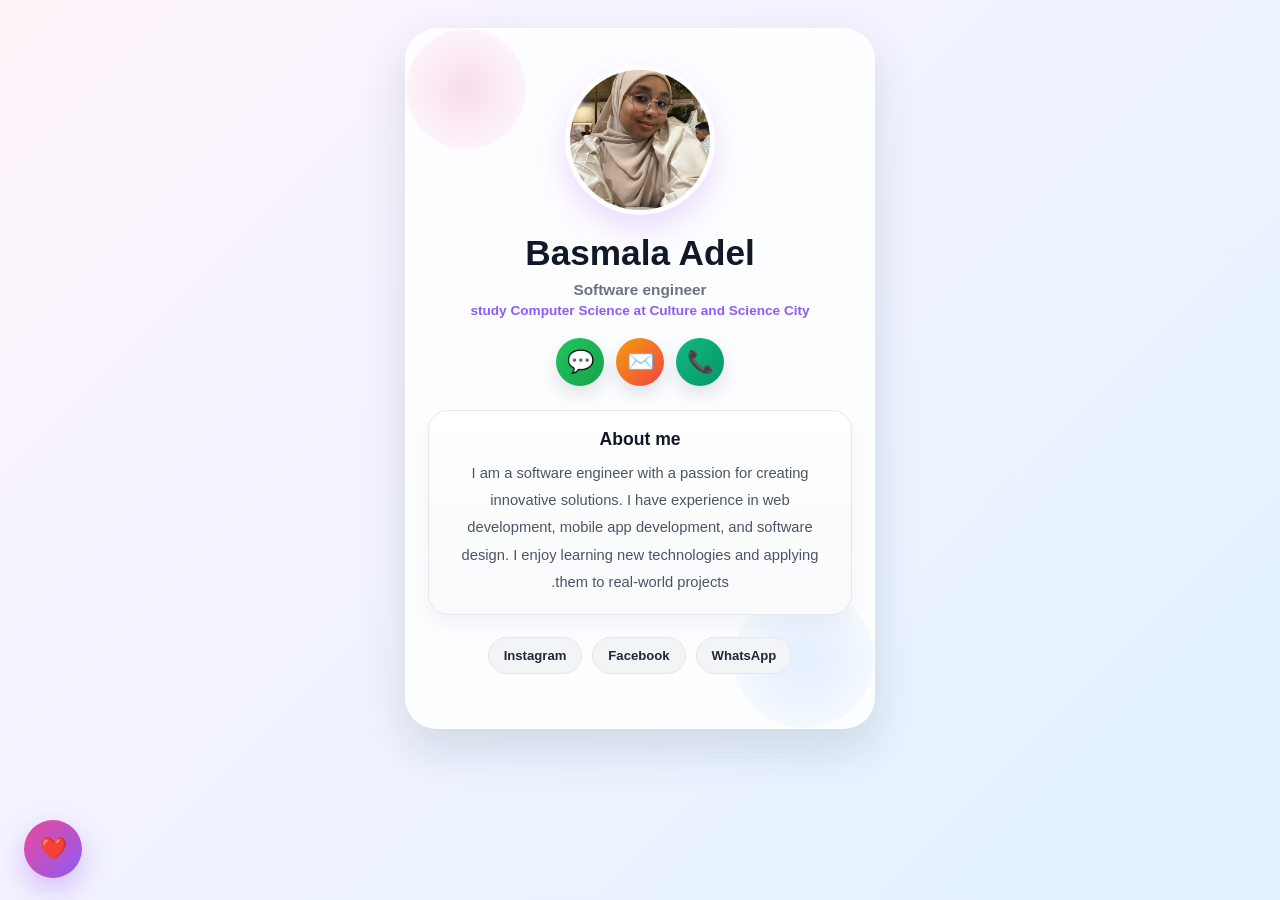
==== index.html @ 36f40d21 "Initial project upload" ====
<!DOCTYPE html>
<html lang="ar" dir="rtl">

<head>
    <meta charset="UTF-8">
    <meta name="viewport" content="width=device-width, initial-scale=1.0">

    <title>بيانات التواصل ❤️</title>

    <link rel="stylesheet" href="Css/style.css">
</head>

<body>

    <main class="profile-page">

        <!-- صورة الشخص -->
        <img
            src="images/profile.jpg.jpeg"
            alt="صورة الشخص"
            class="profile-image"
        >

        <!-- الاسم -->
        <h1>Basmala Adel</h1>

        <!-- الوصف -->
        <p class="job-title">
            Software engineer
        </p>

        <p class="company">
            study Computer Science at Culture and Science City
        </p>


        <!-- وسائل التواصل السريعة -->
        <div class="quick-contact">

            <!-- اتصال -->
            <a
                href="tel:+201093109086"
                class="contact-icon"
                title="اتصال"
            >
                📞
            </a>

            <!-- إيميل -->
            <a
                href="mailto:bosyadel663@gmail.com"
                class="contact-icon"
                title="إيميل"
            >
                ✉️
            </a>

            <!-- واتساب -->
            <a
                href="https://wa.me/201093109086"
                target="_blank"
                rel="noopener"
                class="contact-icon"
                title="واتساب"
            >
                💬
            </a>

        </div>


        <!-- About Me -->
        <div class="about-box">

            <h2>About me</h2>

            <p>
                I am a software engineer with a passion for creating innovative solutions. I have experience in web development, mobile app development, and software design. I enjoy learning new technologies and applying them to real-world projects.
            </p>

        </div>


        <!-- وسائل التواصل الإضافية -->
        <div class="social-links">

            <!-- واتساب -->
            <a
                href="https://wa.me/201093109086"
                target="_blank"
                rel="noopener"
                class="social-link"
            >
                WhatsApp
            </a>

            <!-- فيسبوك -->
            <a
                href="https://www.facebook.com/share/1DWhruD6My/"
                target="_blank"
                rel="noopener"
                class="social-link"
            >
                Facebook
            </a>

            <!-- إنستجرام -->
            <a
                href="https://www.instagram.com/basbosa_1612?igsi=MXB3Mnd3Z2hzZ2F5bQ=="
                target="_blank"
                rel="noopener"
                class="social-link"
            >
                Instagram
            </a>

        </div>


        <!-- زر الذكريات -->
        <!-- نفس فكرة Add to Contact -->
        <a
            href="memories.html"
            class="memory-button"
            title="الذكريات"
        >
            ❤️
        </a>

    </main>

</body>

</html>
---- Css/style.css ----
* {
    margin: 0;
    padding: 0;
    box-sizing: border-box;
}

html {
    scroll-behavior: smooth;
}

body {
    font-family: "Segoe UI", Tahoma, Arial, sans-serif;
    background:
        linear-gradient(135deg, #fdf2f8 0%, #f5f3ff 30%, #e0f2fe 100%);
    color: #1f2937;
    min-height: 100vh;
    display: flex;
    justify-content: center;
    align-items: flex-start;
    padding: 28px 16px 80px;
}

img {
    max-width: 100%;
    display: block;
}

button,
input,
a {
    font: inherit;
}

/* الصفحة الرئيسية */

.profile-page,
.home,
.day-page,
.memories-page {
    width: 100%;
    max-width: 470px;
    position: relative;
}

.profile-page {
    background: rgba(255, 255, 255, 0.8);
    border: 1px solid rgba(255, 255, 255, 0.7);
    border-radius: 32px;
    box-shadow: 0 20px 45px rgba(15, 23, 42, 0.12);
    padding: 28px 22px 36px;
    text-align: center;
}

.profile-page::before {
    content: "";
    position: absolute;
    inset: 0 auto auto 0;
    width: 120px;
    height: 120px;
    background: radial-gradient(circle, rgba(236, 72, 153, 0.18), rgba(236, 72, 153, 0));
    border-radius: 50%;
    pointer-events: none;
}

.profile-page::after {
    content: "";
    position: absolute;
    inset: auto 0 0 auto;
    width: 140px;
    height: 140px;
    background: radial-gradient(circle, rgba(59, 130, 246, 0.12), rgba(59, 130, 246, 0));
    border-radius: 50%;
    pointer-events: none;
}

.profile-page > * {
    position: relative;
    z-index: 1;
}

.profile-image {
    width: 150px;
    height: 150px;
    object-fit: cover;
    object-position: center;
    border-radius: 50%;
    margin: 8px auto 18px;
    border: 5px solid rgba(255, 255, 255, 0.9);
    box-shadow: 0 14px 28px rgba(168, 85, 247, 0.2);
    background: #f3f4f6;
}

.profile-page h1 {
    font-size: clamp(1.7rem, 4vw, 2.2rem);
    margin-bottom: 8px;
    color: #111827;
    font-weight: 800;
}

.job-title {
    font-size: 0.96rem;
    color: #6b7280;
    margin-bottom: 4px;
    font-weight: 600;
}

.company {
    font-size: 0.85rem;
    color: #8b5cf6;
    margin-bottom: 20px;
    font-weight: 700;
}

.quick-contact {
    display: flex;
    justify-content: center;
    align-items: center;
    gap: 12px;
    margin-bottom: 24px;
    flex-wrap: wrap;
}

.contact-icon {
    width: 48px;
    height: 48px;
    border-radius: 50%;
    display: flex;
    justify-content: center;
    align-items: center;
    text-decoration: none;
    font-size: 22px;
    color: #fff;
    box-shadow: 0 8px 18px rgba(15, 23, 42, 0.12);
    transition: transform 0.25s ease, box-shadow 0.25s ease;
}

.contact-icon:nth-child(1) {
    background: linear-gradient(135deg, #10b981, #059669);
}

.contact-icon:nth-child(2) {
    background: linear-gradient(135deg, #f59e0b, #ef4444);
}

.contact-icon:nth-child(3) {
    background: linear-gradient(135deg, #22c55e, #16a34a);
}

.contact-icon:hover {
    transform: translateY(-2px) scale(1.04);
    box-shadow: 0 10px 22px rgba(15, 23, 42, 0.18);
}

.about-box {
    background: linear-gradient(180deg, #ffffff 0%, #f9fafb 100%);
    border: 1px solid #e5e7eb;
    border-radius: 20px;
    padding: 18px 16px;
    margin-bottom: 22px;
    text-align: center;
    box-shadow: 0 10px 20px rgba(15, 23, 42, 0.04);
}

.about-box h2 {
    font-size: 1.1rem;
    margin-bottom: 10px;
    color: #111827;
    font-weight: 800;
}

.about-box p {
    font-size: 0.92rem;
    line-height: 1.85;
    color: #4b5563;
}

.social-links {
    display: flex;
    justify-content: center;
    align-items: center;
    gap: 10px;
    flex-wrap: wrap;
    margin-bottom: 18px;
}

.social-link {
    text-decoration: none;
    color: #1f2937;
    background: #f3f4f6;
    border: 1px solid #e5e7eb;
    padding: 10px 15px;
    border-radius: 999px;
    font-size: 0.82rem;
    font-weight: 700;
    transition: all 0.2s ease;
}

.social-link:hover {
    background: linear-gradient(135deg, #f9a8d4, #c4b5fd);
    color: #111827;
    transform: translateY(-1px);
}

.memory-button {
    position: fixed;
    left: 24px;
    bottom: 22px;
    width: 58px;
    height: 58px;
    border-radius: 50%;
    background: linear-gradient(135deg, #ec4899, #8b5cf6);
    border: none;
    box-shadow: 0 12px 28px rgba(168, 85, 247, 0.35);
    display: flex;
    justify-content: center;
    align-items: center;
    text-decoration: none;
    color: #fff;
    font-size: 22px;
    transition: transform 0.2s ease, box-shadow 0.2s ease;
    z-index: 20;
}

.memory-button:hover {
    transform: translateY(-2px) scale(1.04);
    box-shadow: 0 16px 28px rgba(168, 85, 247, 0.42);
}

/* أزرار التنقل */

.navigation-buttons {
    display: flex;
    justify-content: space-between;
    align-items: center;
    gap: 12px;
    margin-bottom: 20px;
}

.back-button,
.home-button,
.main-button {
    border: none;
    border-radius: 999px;
    padding: 10px 16px;
    text-decoration: none;
    cursor: pointer;
    font-weight: 700;
    transition: transform 0.2s ease, box-shadow 0.2s ease;
}

.back-button,
.home-button {
    background: rgba(255, 255, 255, 0.7);
    color: #374151;
    border: 1px solid #e5e7eb;
    box-shadow: 0 8px 18px rgba(15, 23, 42, 0.06);
}

.back-button:hover,
.home-button:hover,
.main-button:hover {
    transform: translateY(-1px);
}

/* بطاقات الذكريات */

.memories-page,
.day-page,
.home {
    background: rgba(255, 255, 255, 0.7);
    border: 1px solid rgba(255, 255, 255, 0.8);
    border-radius: 28px;
    padding: 22px 18px 30px;
    box-shadow: 0 18px 40px rgba(15, 23, 42, 0.08);
}

.memories-page h1,
.day-page h1,
.profile-card h1 {
    font-size: clamp(1.8rem, 4vw, 2.3rem);
    margin-bottom: 8px;
    color: #111827;
    text-align: center;
}

.page-description,
.description {
    text-align: center;
    color: #6b7280;
    font-size: 0.95rem;
    margin-bottom: 18px;
}

#memories-container {
    display: grid;
    gap: 16px;
    margin-top: 18px;
}

.memory-card {
    background: linear-gradient(180deg, #ffffff 0%, #f9fafb 100%);
    border: 1px solid #e5e7eb;
    border-radius: 22px;
    padding: 18px 16px;
    box-shadow: 0 12px 20px rgba(15, 23, 42, 0.04);
}

.memory-date,
.date {
    display: inline-block;
    padding: 6px 10px;
    border-radius: 999px;
    background: #fdf2f8;
    color: #be185d;
    font-size: 0.78rem;
    font-weight: 700;
    margin-bottom: 12px;
}

.memory-card h2 {
    font-size: 1.1rem;
    color: #111827;
    margin-bottom: 16px;
    line-height: 1.7;
}

.main-button {
    display: inline-flex;
    justify-content: center;
    align-items: center;
    min-width: 170px;
    background: linear-gradient(135deg, #ec4899, #8b5cf6);
    color: #fff;
    box-shadow: 0 10px 22px rgba(168, 85, 247, 0.25);
}

#error-message {
    min-height: 24px;
    margin-top: 16px;
    color: #dc2626;
    font-weight: 700;
    text-align: center;
}

.password-input {
    width: 100%;
    padding: 14px 16px;
    border-radius: 16px;
    border: 1px solid #d1d5db;
    background: rgba(255, 255, 255, 0.8);
    font-size: 1rem;
    margin-bottom: 18px;
    outline: none;
}

.password-input:focus {
    border-color: #8b5cf6;
    box-shadow: 0 0 0 4px rgba(139, 92, 246, 0.12);
}

/* صفحة اليوم */

#day-container {
    display: block;
}

.memory-comment {
    background: #f8fafc;
    border: 1px solid #e2e8f0;
    border-radius: 16px;
    padding: 14px 16px;
    color: #475569;
    line-height: 1.8;
    margin: 16px 0;
    font-size: 0.95rem;
}

.gallery {
    display: grid;
    grid-template-columns: repeat(2, minmax(0, 1fr));
    gap: 14px;
    margin: 18px 0;
}

.gallery img {
    width: 100%;
    height: 210px;
    object-fit: cover;
    border-radius: 18px;
    border: 2px solid rgba(255, 255, 255, 0.9);
    box-shadow: 0 12px 20px rgba(15, 23, 42, 0.10);
    cursor: pointer;
    transition: transform 0.25s ease, box-shadow 0.25s ease, filter 0.25s ease;
    background: linear-gradient(135deg, #f3f4f6, #e5e7eb);
}

.gallery img:hover {
    transform: translateY(-3px) scale(1.02);
    box-shadow: 0 18px 30px rgba(15, 23, 42, 0.18);
    filter: saturate(1.08);
}

/* التوافق مع الهاتف */

@media (max-width: 600px) {
    body {
        padding: 14px 10px 82px;
    }

    .profile-page,
    .memories-page,
    .day-page,
    .home {
        max-width: 100%;
        padding-left: 14px;
        padding-right: 14px;
        border-radius: 22px;
    }

    .profile-page {
        padding-top: 22px;
        padding-bottom: 24px;
    }

    .profile-image {
        width: 118px;
        height: 118px;
        margin-bottom: 14px;
    }

    .profile-page h1 {
        font-size: 1.7rem;
    }

    .company,
    .job-title {
        font-size: 0.8rem;
    }

    .quick-contact {
        gap: 10px;
        margin-bottom: 20px;
    }

    .contact-icon {
        width: 44px;
        height: 44px;
        font-size: 20px;
    }

    .social-links {
        gap: 8px;
    }

    .social-link {
        flex: 0 0 auto;
        min-width: 0;
        text-align: center;
    }

    .navigation-buttons {
        flex-wrap: nowrap;
        justify-content: space-between;
    }

    .back-button,
    .home-button,
    .main-button {
        width: auto;
        min-width: 0;
        text-align: center;
    }

    .main-button {
        min-width: 150px;
    }

    .gallery {
        grid-template-columns: 1fr;
        gap: 10px;
    }

    .gallery img {
        height: 230px;
    }

    .memory-button {
        left: 14px;
        bottom: 14px;
        width: 52px;
        height: 52px;
    }

    .memory-card {
        padding: 16px 12px;
    }

    .memory-card h2 {
        font-size: 1rem;
    }
}
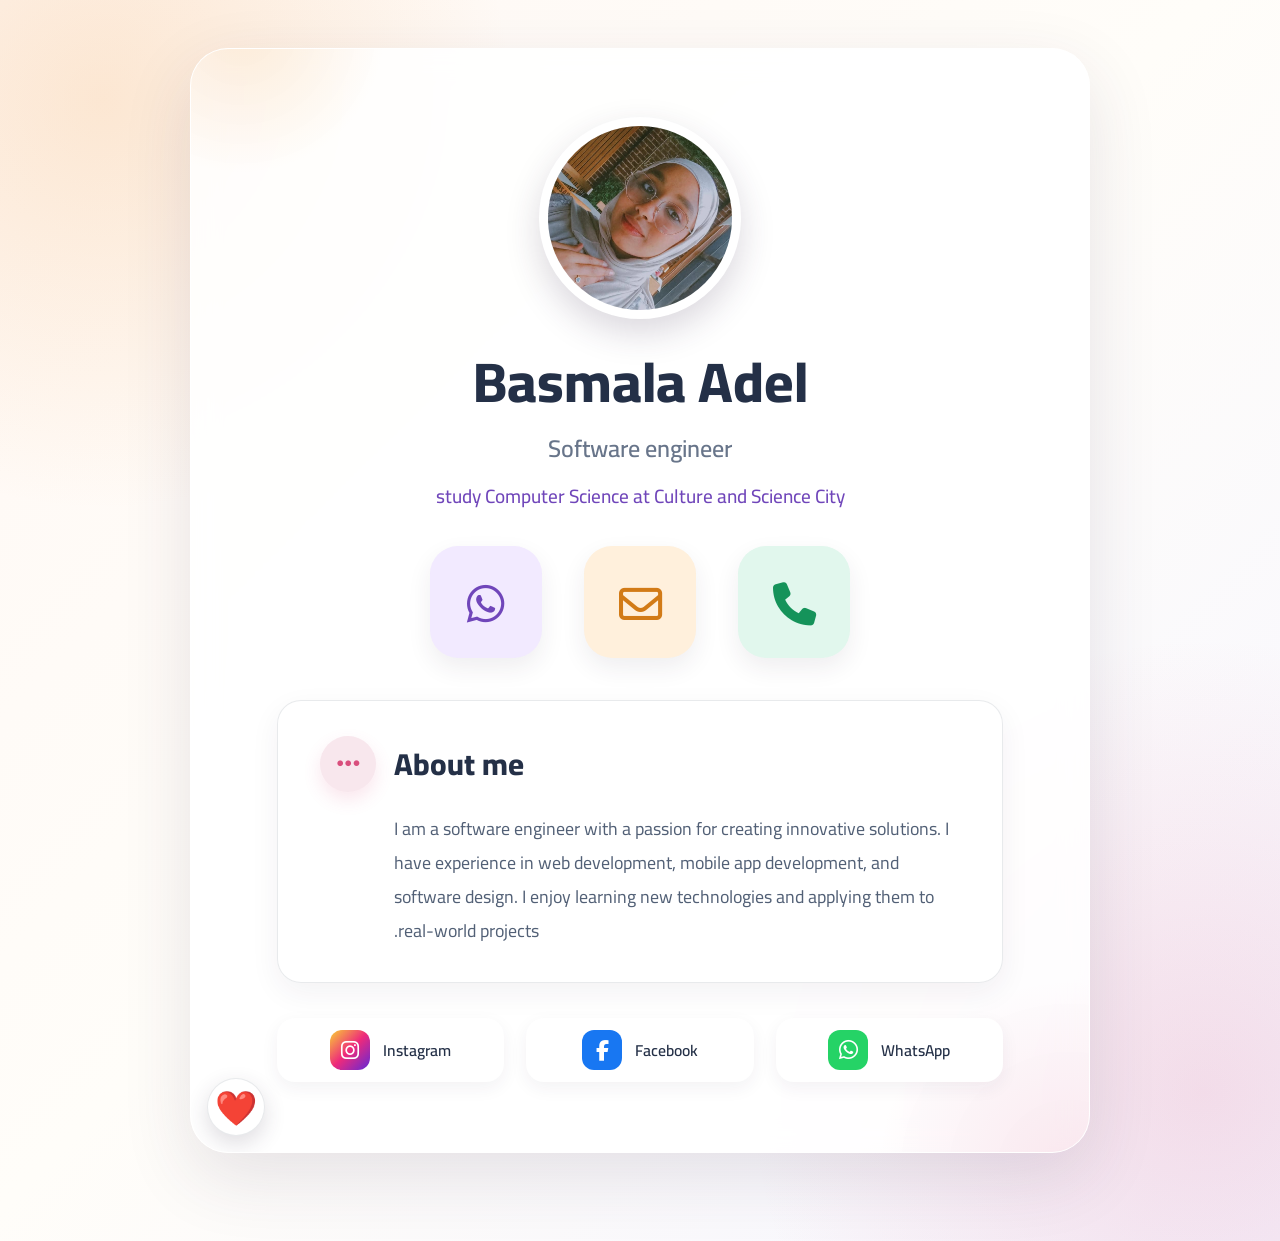
==== commit 967ef4aa: "Update website and memories" ====
--- a/index.html
+++ b/index.html
@@ -3,11 +3,23 @@
 
 <head>
     <meta charset="UTF-8">
-    <meta name="viewport" content="width=device-width, initial-scale=1.0">
+
+    <meta
+        name="viewport"
+        content="width=device-width, initial-scale=1.0"
+    >
 
     <title>بيانات التواصل ❤️</title>
 
-    <link rel="stylesheet" href="Css/style.css">
+    <link
+        rel="stylesheet"
+        href="Css/style.css?v=20260904-2"
+    >
+
+    <link
+        rel="stylesheet"
+        href="https://cdnjs.cloudflare.com/ajax/libs/font-awesome/6.5.2/css/all.min.css"
+    >
 </head>
 
 <body>
@@ -16,19 +28,25 @@
 
         <!-- صورة الشخص -->
         <img
-            src="images/profile.jpg.jpeg"
-            alt="صورة الشخص"
+            src="images/profile.jpeg"
+            alt="Basmala Adel"
             class="profile-image"
         >
 
+
         <!-- الاسم -->
-        <h1>Basmala Adel</h1>
-
-        <!-- الوصف -->
+        <h1>
+            Basmala Adel
+        </h1>
+
+
+        <!-- الوظيفة -->
         <p class="job-title">
             Software engineer
         </p>
 
+
+        <!-- الدراسة -->
         <p class="company">
             study Computer Science at Culture and Science City
         </p>
@@ -37,34 +55,44 @@
         <!-- وسائل التواصل السريعة -->
         <div class="quick-contact">
 
-            <!-- اتصال -->
-            <a
-                href="tel:+201093109086"
-                class="contact-icon"
+            <!-- الاتصال -->
+            <button
+                type="button"
+                data-url="tel:+201093109086"
+                class="contact-icon phone"
                 title="اتصال"
             >
-                📞
-            </a>
-
-            <!-- إيميل -->
-            <a
-                href="mailto:bosyadel663@gmail.com"
-                class="contact-icon"
+                <span>
+                    <i class="fa-solid fa-phone" aria-hidden="true"></i>
+                </span>
+            </button>
+
+
+            <!-- الإيميل -->
+            <button
+                type="button"
+                data-url="mailto:bosyadel663@gmail.com"
+                class="contact-icon email"
                 title="إيميل"
             >
-                ✉️
-            </a>
+                <span>
+                    <i class="fa-regular fa-envelope" aria-hidden="true"></i>
+                </span>
+            </button>
+
 
             <!-- واتساب -->
-            <a
-                href="https://wa.me/201093109086"
-                target="_blank"
-                rel="noopener"
-                class="contact-icon"
+            <button
+                type="button"
+                data-url="https://wa.me/201093109086"
+                data-new-tab="true"
+                class="contact-icon whatsapp"
                 title="واتساب"
             >
-                💬
-            </a>
+                <span>
+                    <i class="fa-brands fa-whatsapp" aria-hidden="true"></i>
+                </span>
+            </button>
 
         </div>
 
@@ -72,10 +100,31 @@
         <!-- About Me -->
         <div class="about-box">
 
-            <h2>About me</h2>
+            <div class="about-title">
+
+                <button
+                    type="button"
+                    data-url="contacts.html"
+                    class="about-icon"
+                    title="جهات الاتصال"
+                    aria-label="فتح جهات الاتصال"
+                >
+                    <i class="fa-solid fa-ellipsis" aria-hidden="true"></i>
+                </button>
+
+                <h2>
+                    About me
+                </h2>
+
+            </div>
 
             <p>
-                I am a software engineer with a passion for creating innovative solutions. I have experience in web development, mobile app development, and software design. I enjoy learning new technologies and applying them to real-world projects.
+                I am a software engineer with a passion
+                for creating innovative solutions. I have
+                experience in web development, mobile app
+                development, and software design. I enjoy
+                learning new technologies and applying them
+                to real-world projects.
             </p>
 
         </div>
@@ -84,51 +133,117 @@
         <!-- وسائل التواصل الإضافية -->
         <div class="social-links">
 
-            <!-- واتساب -->
-            <a
-                href="https://wa.me/201093109086"
-                target="_blank"
-                rel="noopener"
-                class="social-link"
-            >
-                WhatsApp
-            </a>
-
-            <!-- فيسبوك -->
-            <a
-                href="https://www.facebook.com/share/1DWhruD6My/"
-                target="_blank"
-                rel="noopener"
-                class="social-link"
-            >
-                Facebook
-            </a>
-
-            <!-- إنستجرام -->
-            <a
-                href="https://www.instagram.com/basbosa_1612?igsi=MXB3Mnd3Z2hzZ2F5bQ=="
-                target="_blank"
-                rel="noopener"
-                class="social-link"
-            >
-                Instagram
-            </a>
+            <!-- WhatsApp -->
+            <button
+                type="button"
+                data-url="https://wa.me/201093109086"
+                data-new-tab="true"
+                class="social-link whatsapp"
+            >
+                <span class="social-icon">
+                    <i class="fa-brands fa-whatsapp" aria-hidden="true"></i>
+                </span>
+
+                <span>
+                    WhatsApp
+                </span>
+            </button>
+
+
+            <!-- Facebook -->
+            <button
+                type="button"
+                data-url="https://www.facebook.com/share/1DWhruD6My/"
+                data-new-tab="true"
+                class="social-link facebook"
+            >
+                <span class="social-icon">
+                    <i class="fa-brands fa-facebook-f" aria-hidden="true"></i>
+                </span>
+
+                <span>
+                    Facebook
+                </span>
+            </button>
+
+
+            <!-- Instagram -->
+            <button
+                type="button"
+                data-url="https://www.instagram.com/basbosa_1612?igsi=MXB3Mnd3Z2hzZ2F5bQ=="
+                data-new-tab="true"
+                class="social-link instagram"
+            >
+                <span class="social-icon">
+                    <i class="fa-brands fa-instagram" aria-hidden="true"></i>
+                </span>
+
+                <span>
+                    Instagram
+                </span>
+            </button>
 
         </div>
 
 
         <!-- زر الذكريات -->
-        <!-- نفس فكرة Add to Contact -->
-        <a
-            href="memories.html"
+        <!-- نفس فكرة زر Add to Contact -->
+
+        <button
+            type="button"
+            id="memoryButton"
             class="memory-button"
             title="الذكريات"
-        >
-            ❤️
-        </a>
+            aria-label="فتح الذكريات بالضغط المطوّل"
+            aria-pressed="false"
+        >❤️
+        </button>
 
     </main>
+ <script src="JS/main.js?v=20260904-buttons"></script>
+ <script>
+    const memoryButton = document.getElementById("memoryButton");
+
+    let timer = null;
+    const holdTime = 10000;
+
+    function startHold(event) {
+        event.preventDefault();
+        if (timer) {
+            return;
+        }
+
+        memoryButton.setAttribute("aria-pressed", "true");
+        memoryButton.classList.add("is-pressing");
+
+        timer = setTimeout(() => {
+            window.location.href = "memories.html";
+        }, holdTime);
+    }
+
+    function cancelHold() {
+        if (timer) {
+            clearTimeout(timer);
+            timer = null;
+        }
+
+        memoryButton.setAttribute("aria-pressed", "false");
+        memoryButton.classList.remove("is-pressing");
+    }
+
+    memoryButton.addEventListener("pointerdown", startHold);
+    memoryButton.addEventListener("pointerup", cancelHold);
+    memoryButton.addEventListener("pointercancel", cancelHold);
+    memoryButton.addEventListener("pointerleave", cancelHold);
+    document.addEventListener("pointerup", cancelHold);
+    document.addEventListener("pointercancel", cancelHold);
+    document.addEventListener("pointerleave", cancelHold);
+    window.addEventListener("blur", cancelHold);
+    memoryButton.addEventListener("contextmenu", event => {
+        event.preventDefault();
+    });
+ </script> 
 
 </body>
 
-</html>
+</html>
--- a/Css/style.css
+++ b/Css/style.css
@@ -1,3 +1,16 @@
+@import url("https://fonts.googleapis.com/css2?family=Cairo:wght@400;500;600;700;800&display=swap");
+
+:root {
+    --ink: #243047;
+    --muted: #68758a;
+    --brand: #d94f7d;
+    --brand-dark: #a93b63;
+    --accent: #f2ad64;
+    --surface: rgba(255, 255, 255, 0.88);
+    --line: rgba(36, 48, 71, 0.1);
+    --shadow: 0 24px 70px rgba(54, 41, 70, 0.12);
+}
+
 * {
     margin: 0;
     padding: 0;
@@ -9,224 +22,418 @@
 }
 
 body {
-    font-family: "Segoe UI", Tahoma, Arial, sans-serif;
-    background:
-        linear-gradient(135deg, #fdf2f8 0%, #f5f3ff 30%, #e0f2fe 100%);
-    color: #1f2937;
     min-height: 100vh;
-    display: flex;
-    justify-content: center;
-    align-items: flex-start;
-    padding: 28px 16px 80px;
-}
-
-img {
-    max-width: 100%;
-    display: block;
-}
-
-button,
-input,
-a {
-    font: inherit;
-}
-
+    padding: clamp(14px, 4vw, 48px) 14px 88px;
+    overflow-x: hidden;
+    color: var(--ink);
+    font-family: "Cairo", "Noto Sans Arabic", sans-serif;
+    background-color: #fff8f4;
+    background-image:
+        radial-gradient(circle at 8% 8%, rgba(242, 173, 100, 0.24), transparent 25%),
+        radial-gradient(circle at 94% 88%, rgba(217, 79, 125, 0.16), transparent 28%),
+        linear-gradient(135deg, #fff8f4 0%, #fffdf9 48%, #f6f6ff 100%);
+}
+
+
+/* ================================= */
 /* الصفحة الرئيسية */
-
-.profile-page,
-.home,
-.day-page,
-.memories-page {
+/* ================================= */
+
+.profile-page {
     width: 100%;
-    max-width: 470px;
+    max-width: 900px;
+    margin: auto;
     position: relative;
-}
-
-.profile-page {
-    background: rgba(255, 255, 255, 0.8);
-    border: 1px solid rgba(255, 255, 255, 0.7);
-    border-radius: 32px;
-    box-shadow: 0 20px 45px rgba(15, 23, 42, 0.12);
-    padding: 28px 22px 36px;
+    padding: clamp(30px, 6vw, 68px) clamp(16px, 7vw, 86px) clamp(38px, 6vw, 70px);
     text-align: center;
-}
+    background: var(--surface);
+    border: 1px solid rgba(255, 255, 255, 0.9);
+    border-radius: clamp(24px, 4vw, 38px);
+    box-shadow: var(--shadow);
+    -webkit-backdrop-filter: blur(14px);
+    overflow: hidden;
+    backdrop-filter: blur(14px);
+}
+
+
+/* ================================= */
+/* الدوائر في الخلفية */
+/* ================================= */
 
 .profile-page::before {
     content: "";
     position: absolute;
-    inset: 0 auto auto 0;
-    width: 120px;
-    height: 120px;
-    background: radial-gradient(circle, rgba(236, 72, 153, 0.18), rgba(236, 72, 153, 0));
+    width: 300px;
+    height: 300px;
+    top: -170px;
+    left: -100px;
     border-radius: 50%;
+    background: radial-gradient(circle, rgba(242, 173, 100, 0.24), transparent 68%);
     pointer-events: none;
 }
+
 
 .profile-page::after {
     content: "";
     position: absolute;
-    inset: auto 0 0 auto;
-    width: 140px;
-    height: 140px;
-    background: radial-gradient(circle, rgba(59, 130, 246, 0.12), rgba(59, 130, 246, 0));
+    width: 400px;
+    height: 400px;
+    right: -180px;
+    bottom: -220px;
     border-radius: 50%;
+    background: radial-gradient(circle, rgba(217, 79, 125, 0.13), transparent 68%);
     pointer-events: none;
 }
+
+
+/* نخلي المحتوى فوق الخلفية */
 
 .profile-page > * {
     position: relative;
-    z-index: 1;
-}
+    z-index: 2;
+}
+
+
+/* ================================= */
+/* صورة البروفايل */
+/* ================================= */
 
 .profile-image {
-    width: 150px;
-    height: 150px;
+    width: clamp(138px, 22vw, 202px);
+    height: clamp(138px, 22vw, 202px);
     object-fit: cover;
-    object-position: center;
+    object-position: center 32%;
     border-radius: 50%;
-    margin: 8px auto 18px;
-    border: 5px solid rgba(255, 255, 255, 0.9);
-    box-shadow: 0 14px 28px rgba(168, 85, 247, 0.2);
+    border: clamp(6px, 1vw, 9px) solid #fff;
+    margin: 0 auto 22px;
     background: #f3f4f6;
-}
+    box-shadow: 0 14px 34px rgba(54, 41, 70, 0.18);
+}
+
+
+/* ================================= */
+/* الاسم */
+/* ================================= */
 
 .profile-page h1 {
-    font-size: clamp(1.7rem, 4vw, 2.2rem);
-    margin-bottom: 8px;
-    color: #111827;
+    font-size: clamp(2rem, 6vw, 3.5rem);
+    line-height: 1.15;
+    color: var(--ink);
     font-weight: 800;
-}
+    margin-bottom: 12px;
+}
+
+
+/* ================================= */
+/* الوظيفة */
+/* ================================= */
 
 .job-title {
-    font-size: 0.96rem;
-    color: #6b7280;
-    margin-bottom: 4px;
+    font-size: clamp(1.1rem, 2.5vw, 1.5rem);
+    color: var(--muted);
     font-weight: 600;
-}
+    margin-bottom: 10px;
+}
+
+
+/* ================================= */
+/* الدراسة */
+/* ================================= */
 
 .company {
-    font-size: 0.85rem;
-    color: #8b5cf6;
+    max-width: 600px;
+    margin: 0 auto 34px;
+    font-size: clamp(0.95rem, 2vw, 1.2rem);
+    color: #7046ba;
+    font-weight: 500;
+    line-height: 1.6;
+}
+
+
+/* ================================= */
+/* أزرار التواصل السريعة */
+/* ================================= */
+
+.quick-contact {
+    display: flex;
+    justify-content: center;
+    align-items: center;
+    gap: clamp(14px, 5vw, 42px);
+    margin-bottom: 42px;
+}
+
+
+.contact-icon {
+    width: clamp(76px, 13vw, 112px);
+    height: clamp(76px, 13vw, 112px);
+    border-radius: clamp(18px, 3vw, 28px);
+    display: flex;
+    justify-content: center;
+    align-items: center;
+    text-decoration: none;
+    border: 0;
+    padding: 0;
+    cursor: pointer;
+    font-family: inherit;
+    box-shadow: 0 10px 25px rgba(54, 41, 70, 0.08);
+    transition: transform 0.25s ease, box-shadow 0.25s ease;
+}
+
+
+.contact-icon span {
+    font-size: clamp(2rem, 5vw, 3rem);
+    line-height: 1;
+}
+
+.contact-icon i {
+    font-size: 0.9em;
+}
+
+
+/* واتساب */
+
+.contact-icon.whatsapp {
+    background: #f2eaff;
+    color: #7046ba;
+}
+
+
+/* الإيميل */
+
+.contact-icon.email {
+    background: #fff0dc;
+    color: #d27b17;
+}
+
+
+/* الهاتف */
+
+.contact-icon.phone {
+    background: #e1f7ed;
+    color: #15935a;
+}
+
+
+.contact-icon:hover {
+    transform: translateY(-6px);
+    box-shadow: 0 16px 30px rgba(54, 41, 70, 0.14);
+}
+
+
+/* ================================= */
+/* About Me */
+/* ================================= */
+
+.about-box {
+    padding: clamp(22px, 4vw, 34px) clamp(18px, 5vw, 42px);
+    margin-bottom: 35px;
+    text-align: left;
+    background: rgba(255, 255, 255, 0.78);
+    border: 1px solid var(--line);
+    border-radius: 24px;
+    box-shadow: 0 10px 30px rgba(54, 41, 70, 0.06);
+}
+
+
+.about-title {
+    display: flex;
+    align-items: center;
+    gap: 18px;
     margin-bottom: 20px;
-    font-weight: 700;
-}
-
-.quick-contact {
-    display: flex;
-    justify-content: center;
-    align-items: center;
-    gap: 12px;
-    margin-bottom: 24px;
+    direction: ltr;
+}
+
+
+.about-icon {
+    width: 56px;
+    height: 56px;
+    border-radius: 50%;
+    background: #f8e7ed;
+    display: flex;
+    justify-content: center;
+    align-items: center;
+    font-size: 26px;
+    flex-shrink: 0;
+    color: #d94f7d;
+    text-decoration: none;
+    cursor: pointer;
+    border: 0;
+    padding: 0;
+    font-family: inherit;
+    box-shadow: 0 8px 18px rgba(217, 79, 125, 0.14);
+}
+
+
+.about-box h2 {
+    font-size: clamp(1.35rem, 3vw, 1.9rem);
+    color: var(--ink);
+    font-weight: 800;
+}
+
+
+.about-options {
+    width: 42px;
+    height: 42px;
+    margin: 0 0 14px;
+    border-radius: 50%;
+    display: inline-flex;
+    justify-content: center;
+    align-items: center;
+    color: var(--muted);
+    background: #f7f8fb;
+    text-decoration: none;
+    transition: transform 0.2s ease, color 0.2s ease, background 0.2s ease;
+}
+
+
+.about-options:hover {
+    color: var(--brand-dark);
+    background: #fbe8ef;
+    transform: scale(1.06);
+}
+
+
+.about-box p {
+    font-size: clamp(0.95rem, 2vw, 1.12rem);
+    line-height: 1.9;
+    color: #526076;
+    margin-left: 74px;
+}
+
+
+/* ================================= */
+/* Social Media */
+/* ================================= */
+
+.social-links {
+    display: flex;
+    justify-content: center;
+    align-items: center;
+    gap: 22px;
     flex-wrap: wrap;
 }
 
-.contact-icon {
-    width: 48px;
-    height: 48px;
-    border-radius: 50%;
-    display: flex;
-    justify-content: center;
-    align-items: center;
+
+.social-link {
+    flex: 1 1 180px;
+    min-width: 0;
+    height: 64px;
+    padding: 0 18px;
+    background: white;
+    border: 1px solid var(--line);
+    border-radius: 18px;
+    display: flex;
+    justify-content: center;
+    align-items: center;
+    gap: 13px;
     text-decoration: none;
+    color: var(--ink);
+    font-size: 0.98rem;
+    font-weight: 600;
+    border: 0;
+    cursor: pointer;
+    font-family: inherit;
+    box-shadow: 0 6px 18px rgba(54, 41, 70, 0.06);
+    transition: transform 0.2s ease, box-shadow 0.2s ease;
+    direction: ltr;
+}
+
+
+.social-link:hover {
+    transform: translateY(-4px);
+    box-shadow: 0 12px 25px rgba(54, 41, 70, 0.12);
+}
+
+
+/* أيقونة السوشيال */
+
+.social-icon {
+    width: 40px;
+    height: 40px;
+    border-radius: 12px;
+    display: flex;
+    justify-content: center;
+    align-items: center;
+    color: white;
+    font-size: 21px;
+    font-weight: 800;
+}
+
+
+/* Instagram */
+
+.social-link.instagram .social-icon {
+
+    background:
+        linear-gradient(
+            135deg,
+            #f9ce34,
+            #ee2a7b,
+            #6228d7
+        );
+}
+
+
+/* Facebook */
+
+.social-link.facebook .social-icon {
+    background: #1877f2;
+    border-radius: 12px;
+}
+
+
+/* WhatsApp */
+
+.social-link.whatsapp .social-icon {
+    background: #25d366;
+    border-radius: 12px;
     font-size: 22px;
-    color: #fff;
-    box-shadow: 0 8px 18px rgba(15, 23, 42, 0.12);
-    transition: transform 0.25s ease, box-shadow 0.25s ease;
-}
-
-.contact-icon:nth-child(1) {
-    background: linear-gradient(135deg, #10b981, #059669);
-}
-
-.contact-icon:nth-child(2) {
-    background: linear-gradient(135deg, #f59e0b, #ef4444);
-}
-
-.contact-icon:nth-child(3) {
-    background: linear-gradient(135deg, #22c55e, #16a34a);
-}
-
-.contact-icon:hover {
-    transform: translateY(-2px) scale(1.04);
-    box-shadow: 0 10px 22px rgba(15, 23, 42, 0.18);
-}
-
-.about-box {
-    background: linear-gradient(180deg, #ffffff 0%, #f9fafb 100%);
-    border: 1px solid #e5e7eb;
-    border-radius: 20px;
-    padding: 18px 16px;
-    margin-bottom: 22px;
-    text-align: center;
-    box-shadow: 0 10px 20px rgba(15, 23, 42, 0.04);
-}
-
-.about-box h2 {
-    font-size: 1.1rem;
-    margin-bottom: 10px;
-    color: #111827;
-    font-weight: 800;
-}
-
-.about-box p {
-    font-size: 0.92rem;
-    line-height: 1.85;
-    color: #4b5563;
-}
-
-.social-links {
-    display: flex;
-    justify-content: center;
-    align-items: center;
-    gap: 10px;
-    flex-wrap: wrap;
-    margin-bottom: 18px;
-}
-
-.social-link {
-    text-decoration: none;
-    color: #1f2937;
-    background: #f3f4f6;
-    border: 1px solid #e5e7eb;
-    padding: 10px 15px;
-    border-radius: 999px;
-    font-size: 0.82rem;
-    font-weight: 700;
-    transition: all 0.2s ease;
-}
-
-.social-link:hover {
-    background: linear-gradient(135deg, #f9a8d4, #c4b5fd);
-    color: #111827;
-    transform: translateY(-1px);
-}
+}
+
+
+/* ================================= */
+/* زر الذكريات */
+/* ================================= */
 
 .memory-button {
     position: fixed;
-    left: 24px;
-    bottom: 22px;
+    left: max(16px, env(safe-area-inset-left));
+    bottom: max(16px, env(safe-area-inset-bottom));
     width: 58px;
     height: 58px;
     border-radius: 50%;
-    background: linear-gradient(135deg, #ec4899, #8b5cf6);
-    border: none;
-    box-shadow: 0 12px 28px rgba(168, 85, 247, 0.35);
+    background: white;
+    border: 1px solid var(--line);
+    padding: 0;
+    font-family: inherit;
     display: flex;
     justify-content: center;
     align-items: center;
     text-decoration: none;
-    color: #fff;
-    font-size: 22px;
+    color: var(--brand-dark);
+    font-size: 34px;
+    font-weight: 300;
+    box-shadow: 0 8px 22px rgba(54, 41, 70, 0.16);
+    z-index: 20;
     transition: transform 0.2s ease, box-shadow 0.2s ease;
-    z-index: 20;
-}
+    touch-action: none;
+    -webkit-user-select: none;
+    user-select: none;
+}
+
 
 .memory-button:hover {
-    transform: translateY(-2px) scale(1.04);
-    box-shadow: 0 16px 28px rgba(168, 85, 247, 0.42);
-}
-
-/* أزرار التنقل */
+
+    transform: scale(1.06);
+
+    box-shadow:
+        0 10px 25px rgba(0, 0, 0, 0.18);
+}
+
+
+/* ================================= */
+/* صفحات الذكريات */
+/* ================================= */
 
 .navigation-buttons {
     display: flex;
@@ -235,61 +442,77 @@
     gap: 12px;
     margin-bottom: 20px;
 }
+
 
 .back-button,
 .home-button,
 .main-button {
     border: none;
-    border-radius: 999px;
+    min-height: 44px;
+    border-radius: 14px;
     padding: 10px 16px;
     text-decoration: none;
     cursor: pointer;
     font-weight: 700;
+    font-family: inherit;
     transition: transform 0.2s ease, box-shadow 0.2s ease;
 }
+
 
 .back-button,
 .home-button {
-    background: rgba(255, 255, 255, 0.7);
-    color: #374151;
-    border: 1px solid #e5e7eb;
-    box-shadow: 0 8px 18px rgba(15, 23, 42, 0.06);
-}
+    background: rgba(255, 255, 255, 0.8);
+    color: var(--ink);
+    border: 1px solid var(--line);
+    box-shadow: 0 6px 15px rgba(54, 41, 70, 0.05);
+}
+
 
 .back-button:hover,
 .home-button:hover,
 .main-button:hover {
-    transform: translateY(-1px);
-}
-
-/* بطاقات الذكريات */
+
+    transform: translateY(-2px);
+}
+
 
 .memories-page,
 .day-page,
 .home {
-    background: rgba(255, 255, 255, 0.7);
-    border: 1px solid rgba(255, 255, 255, 0.8);
-    border-radius: 28px;
-    padding: 22px 18px 30px;
-    box-shadow: 0 18px 40px rgba(15, 23, 42, 0.08);
-}
+    width: 100%;
+    max-width: 760px;
+    margin: auto;
+    padding: clamp(18px, 4vw, 30px) clamp(14px, 4vw, 28px) 36px;
+    background: var(--surface);
+    border: 1px solid rgba(255, 255, 255, 0.9);
+    border-radius: clamp(20px, 4vw, 28px);
+    box-shadow: var(--shadow);
+    -webkit-backdrop-filter: blur(14px);
+    backdrop-filter: blur(14px);
+}
+
 
 .memories-page h1,
-.day-page h1,
-.profile-card h1 {
-    font-size: clamp(1.8rem, 4vw, 2.3rem);
-    margin-bottom: 8px;
-    color: #111827;
+.day-page h1 {
+    font-size: clamp(1.65rem, 5vw, 2.2rem);
+    margin-bottom: 10px;
+    color: var(--ink);
     text-align: center;
 }
+
 
 .page-description,
 .description {
     text-align: center;
-    color: #6b7280;
-    font-size: 0.95rem;
-    margin-bottom: 18px;
-}
+    color: var(--muted);
+    margin-bottom: 20px;
+    line-height: 1.8;
+}
+
+
+/* ================================= */
+/* بطاقات الذكريات */
+/* ================================= */
 
 #memories-container {
     display: grid;
@@ -297,205 +520,407 @@
     margin-top: 18px;
 }
 
+
 .memory-card {
-    background: linear-gradient(180deg, #ffffff 0%, #f9fafb 100%);
-    border: 1px solid #e5e7eb;
-    border-radius: 22px;
-    padding: 18px 16px;
-    box-shadow: 0 12px 20px rgba(15, 23, 42, 0.04);
-}
+    background: white;
+    border: 1px solid var(--line);
+    border-radius: 20px;
+    padding: 20px 16px;
+    box-shadow: 0 10px 20px rgba(54, 41, 70, 0.05);
+    text-align: center;
+    transition: transform 0.2s ease, box-shadow 0.2s ease;
+}
+
+.memory-card:hover {
+    transform: translateY(-3px);
+    box-shadow: 0 15px 28px rgba(54, 41, 70, 0.1);
+}
+
 
 .memory-date,
 .date {
     display: inline-block;
     padding: 6px 10px;
     border-radius: 999px;
-    background: #fdf2f8;
-    color: #be185d;
-    font-size: 0.78rem;
+    background: #fbe8ef;
+    color: var(--brand-dark);
+    font-size: 0.8rem;
     font-weight: 700;
     margin-bottom: 12px;
 }
 
+
 .memory-card h2 {
-    font-size: 1.1rem;
-    color: #111827;
+    font-size: clamp(1.05rem, 3vw, 1.25rem);
+    color: var(--ink);
     margin-bottom: 16px;
     line-height: 1.7;
 }
 
+
 .main-button {
     display: inline-flex;
     justify-content: center;
     align-items: center;
     min-width: 170px;
-    background: linear-gradient(135deg, #ec4899, #8b5cf6);
-    color: #fff;
-    box-shadow: 0 10px 22px rgba(168, 85, 247, 0.25);
-}
+    background: linear-gradient(135deg, var(--brand), #ba5b9b);
+    color: white;
+    box-shadow: 0 10px 22px rgba(217, 79, 125, 0.25);
+}
+
+
+/* ================================= */
+/* الباسورد */
+/* ================================= */
 
 #error-message {
+
     min-height: 24px;
+
     margin-top: 16px;
+
     color: #dc2626;
+
     font-weight: 700;
+
     text-align: center;
 }
+
 
 .password-input {
     width: 100%;
-    padding: 14px 16px;
-    border-radius: 16px;
-    border: 1px solid #d1d5db;
-    background: rgba(255, 255, 255, 0.8);
+    min-height: 50px;
+    padding: 12px 16px;
+    border-radius: 14px;
+    border: 1px solid var(--line);
+    background: white;
     font-size: 1rem;
     margin-bottom: 18px;
     outline: none;
-}
+    text-align: center;
+    font-family: inherit;
+}
+
 
 .password-input:focus {
-    border-color: #8b5cf6;
-    box-shadow: 0 0 0 4px rgba(139, 92, 246, 0.12);
-}
-
-/* صفحة اليوم */
+    border-color: var(--brand);
+    box-shadow: 0 0 0 4px rgba(217, 79, 125, 0.12);
+}
+
+
+/* ================================= */
+/* الصور */
+/* ================================= */
 
 #day-container {
+
     display: block;
 }
 
+
 .memory-comment {
-    background: #f8fafc;
-    border: 1px solid #e2e8f0;
+    padding: 16px;
+    background: #fff8f4;
+    border: 1px solid rgba(217, 79, 125, 0.12);
     border-radius: 16px;
-    padding: 14px 16px;
-    color: #475569;
-    line-height: 1.8;
+    color: #526076;
+    line-height: 1.9;
     margin: 16px 0;
     font-size: 0.95rem;
-}
+    text-align: center;
+}
+
 
 .gallery {
     display: grid;
     grid-template-columns: repeat(2, minmax(0, 1fr));
-    gap: 14px;
+    gap: 12px;
     margin: 18px 0;
 }
+
 
 .gallery img {
     width: 100%;
-    height: 210px;
+    aspect-ratio: 4 / 3;
+    height: auto;
     object-fit: cover;
-    border-radius: 18px;
-    border: 2px solid rgba(255, 255, 255, 0.9);
-    box-shadow: 0 12px 20px rgba(15, 23, 42, 0.10);
+    border-radius: 16px;
+    border: 2px solid white;
+    box-shadow: 0 12px 20px rgba(54, 41, 70, 0.1);
     cursor: pointer;
-    transition: transform 0.25s ease, box-shadow 0.25s ease, filter 0.25s ease;
-    background: linear-gradient(135deg, #f3f4f6, #e5e7eb);
-}
+    transition: transform 0.25s ease, box-shadow 0.25s ease;
+}
+
 
 .gallery img:hover {
     transform: translateY(-3px) scale(1.02);
-    box-shadow: 0 18px 30px rgba(15, 23, 42, 0.18);
-    filter: saturate(1.08);
-}
-
-/* التوافق مع الهاتف */
-
-@media (max-width: 600px) {
+    box-shadow: 0 18px 30px rgba(54, 41, 70, 0.18);
+}
+
+
+/* ================================= */
+/* الموبايل */
+/* ================================= */
+
+@media (max-width: 700px) {
     body {
-        padding: 14px 10px 82px;
-    }
-
-    .profile-page,
-    .memories-page,
-    .day-page,
-    .home {
-        max-width: 100%;
-        padding-left: 14px;
-        padding-right: 14px;
-        border-radius: 22px;
-    }
+        padding: 10px 9px 84px;
+    }
+
 
     .profile-page {
-        padding-top: 22px;
-        padding-bottom: 24px;
-    }
-
-    .profile-image {
-        width: 118px;
-        height: 118px;
-        margin-bottom: 14px;
-    }
-
-    .profile-page h1 {
-        font-size: 1.7rem;
-    }
-
-    .company,
-    .job-title {
-        font-size: 0.8rem;
+        padding-inline: 15px;
     }
 
     .quick-contact {
-        gap: 10px;
-        margin-bottom: 20px;
+        gap: 14px;
     }
 
     .contact-icon {
-        width: 44px;
-        height: 44px;
-        font-size: 20px;
-    }
-
-    .social-links {
-        gap: 8px;
-    }
-
-    .social-link {
-        flex: 0 0 auto;
-        min-width: 0;
-        text-align: center;
-    }
-
-    .navigation-buttons {
-        flex-wrap: nowrap;
-        justify-content: space-between;
-    }
-
+        min-width: 76px;
+        min-height: 76px;
+    }
+
+    .about-box {
+        padding-inline: 16px;
+    }
+
+    .about-title {
+        gap: 12px;
+    }
+
+    .about-box p {
+        margin-left: 0;
+    }
+
+    .main-button,
     .back-button,
-    .home-button,
-    .main-button {
-        width: auto;
-        min-width: 0;
-        text-align: center;
-    }
-
-    .main-button {
-        min-width: 150px;
-    }
+    .home-button {
+        min-height: 44px;
+    }
+
 
     .gallery {
         grid-template-columns: 1fr;
-        gap: 10px;
-    }
+        gap: 11px;
+    }
+
 
     .gallery img {
-        height: 230px;
+        aspect-ratio: 4 / 3;
+    }
+
+    .social-link {
+        flex: 1 1 0;
+        height: 58px;
+        padding-inline: 8px;
+        gap: 7px;
+        font-size: 0.82rem;
+    }
+
+    .social-link.whatsapp {
+        display: none;
+    }
+
+    .social-icon {
+        width: 36px;
+        height: 36px;
+        font-size: 18px;
     }
 
     .memory-button {
-        left: 14px;
-        bottom: 14px;
-        width: 52px;
-        height: 52px;
-    }
-
-    .memory-card {
-        padding: 16px 12px;
-    }
-
-    .memory-card h2 {
-        font-size: 1rem;
-    }
+        width: 48px;
+        height: 48px;
+        font-size: 27px;
+    }
+}
+
+@media (prefers-reduced-motion: reduce) {
+    *,
+    *::before,
+    *::after {
+        scroll-behavior: auto !important;
+        transition-duration: 0.01ms !important;
+    }
+
+}
+
+
+.contacts-page {
+    width: 100%;
+    max-width: 760px;
+    margin: auto;
+    padding: clamp(18px, 4vw, 30px) clamp(14px, 4vw, 28px) 36px;
+    background: var(--surface);
+    border: 1px solid rgba(255, 255, 255, 0.9);
+    border-radius: clamp(20px, 4vw, 28px);
+    box-shadow: var(--shadow);
+    -webkit-backdrop-filter: blur(14px);
+    backdrop-filter: blur(14px);
+}
+
+
+.contacts-page h1 {
+    display: flex;
+    justify-content: center;
+    align-items: center;
+    gap: 10px;
+    color: var(--ink);
+    font-size: clamp(1.65rem, 5vw, 2.2rem);
+    margin-bottom: 10px;
+}
+
+
+.contacts-list {
+    display: grid;
+    gap: 16px;
+    margin-top: 22px;
+}
+
+
+.contact-card {
+    display: flex;
+    align-items: center;
+    gap: 14px;
+    direction: ltr;
+    padding: 18px;
+    background: white;
+    border: 1px solid var(--line);
+    border-radius: 20px;
+    box-shadow: 0 10px 20px rgba(54, 41, 70, 0.05);
+}
+
+
+.contact-number {
+    width: 42px;
+    height: 42px;
+    border-radius: 14px;
+    display: flex;
+    justify-content: center;
+    align-items: center;
+    color: #d27b17;
+    background: #fff0dc;
+    font-weight: 800;
+    box-shadow: 0 10px 25px rgba(54, 41, 70, 0.08);
+}
+
+
+.contact-person {
+    min-width: 0;
+    text-align: left;
+}
+
+
+.contact-person h2 {
+    overflow-wrap: anywhere;
+    color: var(--ink);
+    font-size: clamp(1rem, 3vw, 1.2rem);
+    font-weight: 800;
+}
+
+
+.contact-fields {
+    display: grid;
+    grid-template-columns: repeat(2, minmax(0, 1fr));
+    gap: 10px;
+}
+
+
+.contact-fields label {
+    display: grid;
+    gap: 5px;
+    color: var(--muted);
+    font-size: 0.78rem;
+    font-weight: 700;
+}
+
+
+.contact-fields input {
+    width: 100%;
+    min-height: 42px;
+    padding: 8px 10px;
+    color: var(--ink);
+    background: #fffdfd;
+    border: 1px solid var(--line);
+    border-radius: 10px;
+    outline: none;
+    font: inherit;
+    font-size: 0.9rem;
+}
+
+
+.contact-fields input:focus {
+    border-color: var(--brand);
+    box-shadow: 0 0 0 3px rgba(217, 79, 125, 0.12);
+}
+
+
+.contact-actions {
+    display: flex;
+    gap: 8px;
+    margin-left: auto;
+}
+
+
+.contact-action {
+    width: 48px;
+    height: 48px;
+    border-radius: 16px;
+    display: flex;
+    justify-content: center;
+    align-items: center;
+    color: var(--ink);
+    text-decoration: none;
+    font-size: 1.25rem;
+    box-shadow: 0 10px 25px rgba(54, 41, 70, 0.08);
+    transition: transform 0.2s ease, box-shadow 0.2s ease;
+}
+
+
+.contact-action:hover {
+    transform: translateY(-3px);
+    box-shadow: 0 16px 30px rgba(54, 41, 70, 0.14);
+}
+
+
+.call-action {
+    background: #e1f7ed;
+    color: #15935a;
+}
+
+
+.whatsapp-action {
+    background: #f2eaff;
+    color: #7046ba;
+}
+
+
+.save-contact {
+    min-height: 42px;
+    padding: 8px 12px;
+    border: 0;
+    border-radius: 10px;
+    color: white;
+    background: var(--brand);
+    cursor: pointer;
+    font: inherit;
+    font-size: 0.82rem;
+    font-weight: 700;
+}
+
+
+.contact-status {
+    grid-column: 2 / -1;
+    min-height: 20px;
+    margin: 0;
+    color: #15935a;
+    font-size: 0.78rem;
+    font-weight: 700;
+}
+
+
+.memory-button.is-pressing {
+    transform: scale(0.92);
+    background: #fbe8ef;
+    box-shadow: 0 4px 12px rgba(217, 79, 125, 0.2);
 }
